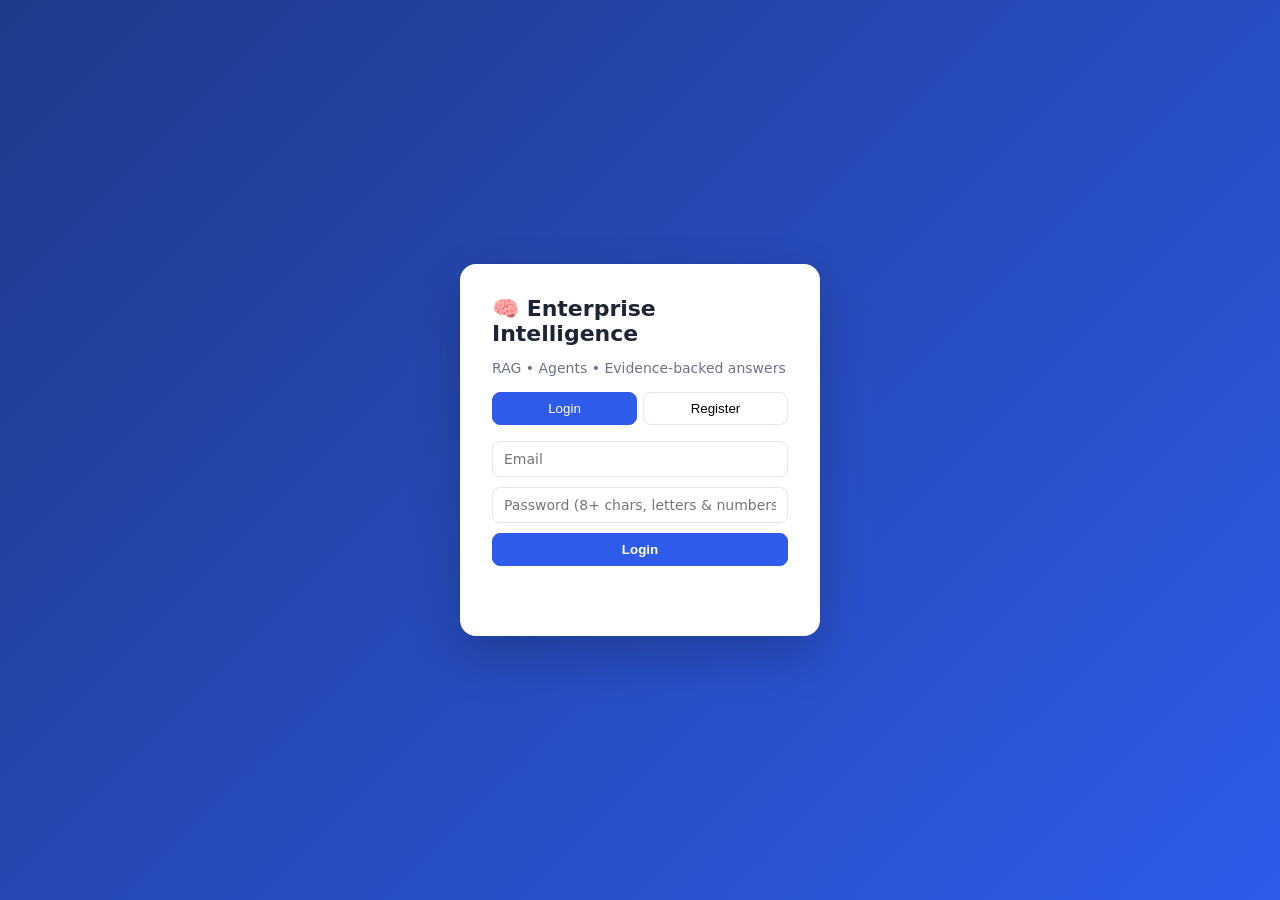
==== frontend/index.html @ 02ebf8f2 "Add the enterprise intelligence platform. Ship the Docker web app, API, and Render blueprint." ====
<!DOCTYPE html>
<html lang="en">
<head>
  <meta charset="UTF-8" />
  <meta name="viewport" content="width=device-width, initial-scale=1.0" />
  <meta name="referrer" content="no-referrer" />
  <title>Enterprise Intelligence Platform</title>
  <link rel="stylesheet" href="css/style.css?v=4" />
</head>
<body>
  <section id="authView" class="auth hidden">
    <div class="auth-card">
      <h1>🧠 Enterprise Intelligence</h1>
      <p class="muted">RAG • Agents • Evidence-backed answers</p>
      <div class="tabs">
        <button class="tab active" data-auth="login" type="button">Login</button>
        <button class="tab" data-auth="register" type="button" id="registerTab">Register</button>
      </div>
      <form id="authForm" autocomplete="on">
        <input id="authName" placeholder="Full name" class="hidden" autocomplete="name" maxlength="80" />
        <input id="authEmail" type="email" placeholder="Email" required autocomplete="username" maxlength="254" />
        <input id="authPassword" type="password" placeholder="Password (8+ chars, letters & numbers)" required minlength="8" maxlength="128" autocomplete="current-password" />
        <input id="authInvite" placeholder="Invite code" class="hidden" autocomplete="off" maxlength="200" />
        <button type="submit" class="btn primary" id="authSubmit">Login</button>
        <p id="authError" class="error" aria-live="polite"></p>
      </form>
    </div>
  </section>

  <section id="appView" class="app hidden">
    <aside class="sidebar">
      <div class="brand">🧠 EIP</div>
      <nav>
        <a href="#dashboard" data-view="dashboard">📊 Dashboard</a>
        <a href="#documents" data-view="documents">📁 Documents</a>
        <a href="#chat" data-view="chat">💬 AI Chat</a>
        <a href="#agent" data-view="agent">🤖 Agent Runs</a>
        <a href="#logs" data-view="logs">📜 Logs</a>
      </nav>
      <div class="user-box">
        <div id="userEmail" class="muted small"></div>
        <button id="logoutBtn" class="btn ghost small" type="button">Logout</button>
        <button id="logoutAllBtn" class="btn ghost small" type="button" title="Sign out on all devices">Logout everywhere</button>
      </div>
    </aside>

    <main class="content">
      <div id="view-dashboard" class="view">
        <h2>Dashboard</h2>
        <div class="cards" id="statCards"></div>
        <div class="grid2">
          <div class="panel"><h3>Tokens per day</h3><div id="tokenChart" class="bars"></div></div>
          <div class="panel"><h3>Usage by model</h3><div class="scroll-x"><table id="modelTable"></table></div></div>
        </div>
      </div>

      <div id="view-documents" class="view hidden">
        <h2>Documents</h2>
        <div class="panel">
          <div id="dropZone" class="drop">
            <p><b>Drop files here</b> or click to choose — PDF, TXT, MD, CSV</p>
            <input type="file" id="fileInput" multiple accept=".pdf,.txt,.md,.markdown,.csv" hidden />
          </div>
          <div id="uploadResult" class="small"></div>
        </div>
        <div class="panel">
          <div class="row-between"><h3>Your documents</h3><button class="btn ghost small" id="refreshDocs" type="button">↻ Refresh</button></div>
          <div class="scroll-x"><table id="docTable"></table></div>
        </div>
      </div>

      <div id="view-chat" class="view hidden">
        <div class="chat-layout" id="chatLayout">
          <div class="conv-list panel">
            <button class="btn primary small full" id="newConv" type="button">+ New chat</button>
            <ul id="convList"></ul>
          </div>
          <div class="chat-main panel">
            <div class="chat-toolbar">
              <label>Mode
                <select id="chatMode">
                  <option value="rag">RAG Q&amp;A (grounded)</option>
                  <option value="agent">Agent (multi-step tools)</option>
                </select>
              </label>
              <label>Model
                <select id="modelSelect"><option value="">Auto (primary + fallback)</option></select>
              </label>
              <label>Scope
                <select id="docFilter"><option value="">All documents</option></select>
              </label>
              <button type="button" class="btn ghost small toggle-insp" id="toggleInspector" title="Show / hide inspector">🔍 Inspector</button>
            </div>
            <div id="messages" class="messages"></div>
            <form id="chatForm" class="chat-input">
              <textarea id="chatInput" rows="2" maxlength="4000" placeholder="Ask about your documents… (Enter = send, Shift+Enter = new line)"></textarea>
              <button class="btn primary" id="sendBtn">Send</button>
            </form>
          </div>
          <div class="inspector panel" id="inspectorPanel">
            <div class="row-between"><h3>Inspector</h3><button type="button" class="btn ghost small" id="closeInspector">✕</button></div>
            <div id="inspector" class="small muted">Click "details" on an answer to see sources, verification, tokens and agent steps.</div>
          </div>
        </div>
      </div>

      <div id="view-agent" class="view hidden">
        <h2>Agent execution history</h2>
        <div id="agentRuns"></div>
      </div>

      <div id="view-logs" class="view hidden">
        <h2>Activity &amp; LLM logs</h2>
        <div class="grid2">
          <div class="panel"><h3>LLM calls</h3><div class="scroll"><table id="llmLogTable" class="log-table"></table></div></div>
          <div class="panel"><h3>Activity</h3><div class="scroll"><table id="activityTable" class="log-table"></table></div></div>
        </div>
      </div>
    </main>
  </section>

  <div id="toast" class="toast hidden" role="status"></div>
  <script src="js/api.js?v=4"></script>
  <script src="js/markdown.js?v=4"></script>
  <script src="js/app.js?v=4"></script>
</body>
</html>
---- frontend/css/style.css ----
:root { --bg:#f5f7fb; --panel:#fff; --text:#1d2433; --muted:#6b7385; --primary:#2f5bea; --border:#e3e7ef;
  --ok:#16a34a; --warn:#d97706; --err:#dc2626; --radius:10px; }
* { box-sizing:border-box; }
body { margin:0; font-family:"Segoe UI", system-ui, -apple-system, sans-serif; background:var(--bg); color:var(--text); font-size:14px; }
.hidden { display:none !important; }
.muted { color:var(--muted); } .small { font-size:12px; } .error { color:var(--err); } .nowrap { white-space:nowrap; }
h2 { margin:0 0 16px; } h3 { margin:0 0 10px; font-size:15px; } h4 { margin:14px 0 6px; font-size:13px; }
code { background:#eef1f7; border-radius:4px; padding:1px 5px; font-size:12px; font-family:Consolas, monospace; }
code.block { display:block; padding:6px 8px; margin:4px 0; white-space:pre-wrap; word-break:break-word; }
pre { background:#f0f2f7; border-radius:6px; padding:8px; font-size:12px; white-space:pre-wrap; word-break:break-word; margin:6px 0; max-height:220px; overflow:auto; }
.btn { border:1px solid var(--border); background:#fff; padding:8px 14px; border-radius:8px; cursor:pointer; font-weight:600; }
.btn.primary { background:var(--primary); color:#fff; border-color:var(--primary); }
.btn.ghost { background:transparent; } .btn.danger { color:var(--err); border-color:#f3c2c2; }
.btn.warn { color:var(--warn); border-color:#f5d9a8; }
.btn.small { padding:4px 9px; font-size:12px; } .btn.full { width:100%; }
.btn:disabled { opacity:.6; cursor:wait; }
input, select, textarea { font:inherit; padding:9px 11px; border:1px solid var(--border); border-radius:8px; background:#fff; width:100%; }
table { width:100%; border-collapse:collapse; } th, td { text-align:left; padding:7px 8px; border-bottom:1px solid var(--border); vertical-align:top; }
th { font-size:12px; color:var(--muted); font-weight:600; }
.row-err td { background:#fff3f3; } .row-warn td { background:#fffaf0; }
.err-cell { max-width:320px; overflow:hidden; text-overflow:ellipsis; white-space:nowrap; }
.pill { display:inline-block; padding:2px 8px; border-radius:999px; font-size:11px; background:#eef1f8; font-weight:600; white-space:nowrap; }
.pill.model { background:#efe9ff; color:#5b3cc4; }
.st-ready, .st-answered, .st-completed, .st-ok, .st-queued, .st-done { background:#e7f7ec; color:var(--ok); }
.st-processing, .st-insufficient, .st-step_limit, .st-duplicate { background:#fff5e6; color:var(--warn); }
.st-failed, .st-error, .st-rejected, .st-timeout, .st-conflicting, .st-invalid_args { background:#fdecec; color:var(--err); }
.pr-high { background:#fdecec; color:var(--err); } .pr-medium { background:#fff5e6; color:var(--warn); } .pr-low { background:#e7f7ec; color:var(--ok); }

.auth { min-height:100vh; display:flex; align-items:center; justify-content:center; background:linear-gradient(135deg,#1e3a8a,#2f5bea); }
.auth-card { background:#fff; padding:32px; border-radius:16px; width:360px; box-shadow:0 20px 50px rgba(0,0,0,.2); }
.auth-card h1 { margin:0; font-size:22px; } .auth-card form { display:flex; flex-direction:column; gap:10px; }
.tabs { display:flex; gap:6px; margin:16px 0; } .tab { flex:1; padding:8px; border:1px solid var(--border); background:#fff; border-radius:8px; cursor:pointer; }
.tab.active { background:var(--primary); color:#fff; border-color:var(--primary); }

.app { display:flex; min-height:100vh; }
.sidebar { width:200px; flex-shrink:0; background:#121a2e; color:#cdd3e1; display:flex; flex-direction:column; padding:18px 12px; position:sticky; top:0; height:100vh; }
.brand { font-size:20px; font-weight:700; color:#fff; margin-bottom:20px; padding-left:8px; }
nav { display:flex; flex-direction:column; gap:4px; flex:1; }
nav a { color:#cdd3e1; text-decoration:none; padding:9px 10px; border-radius:8px; }
nav a.active, nav a:hover { background:#24304f; color:#fff; }
.user-box { border-top:1px solid #24304f; padding-top:10px; display:flex; flex-direction:column; gap:6px; word-break:break-all; }
.user-box .btn { color:#cdd3e1; border-color:#34405f; }
.content { flex:1; padding:20px; min-width:0; }
.panel { background:var(--panel); border:1px solid var(--border); border-radius:var(--radius); padding:16px; margin-bottom:16px; }
.grid2 { display:grid; grid-template-columns:1fr 1fr; gap:16px; } .grid2 > .panel { min-width:0; }
.row-between { display:flex; justify-content:space-between; align-items:center; gap:10px; }
.cards { display:grid; grid-template-columns:repeat(auto-fill,minmax(160px,1fr)); gap:12px; margin-bottom:16px; }
.card { background:#fff; border:1px solid var(--border); border-radius:var(--radius); padding:14px; }
.card .big { font-size:20px; font-weight:700; margin-top:4px; word-break:break-word; }
.bars .bar-row { display:grid; grid-template-columns:50px 1fr 80px; gap:8px; align-items:center; margin:4px 0; font-size:12px; }
.bar { height:14px; background:var(--primary); border-radius:4px; min-width:2px; width:0; }
.scroll { max-height:65vh; overflow:auto; } .scroll-x { overflow-x:auto; }
.drop { border:2px dashed #b9c3da; border-radius:var(--radius); padding:30px; text-align:center; cursor:pointer; background:#fafbff; }
.drop.over { border-color:var(--primary); background:#eef2ff; }

.chat-layout { display:grid; grid-template-columns:200px minmax(0,1fr) 300px; gap:14px; height:calc(100vh - 40px); }
.chat-layout.no-inspector { grid-template-columns:200px minmax(0,1fr); }
.chat-layout.no-inspector .inspector { display:none; }
.chat-layout .panel { margin:0; overflow:hidden; display:flex; flex-direction:column; min-height:0; }
.conv-list ul { list-style:none; padding:0; margin:10px 0 0; overflow:auto; }
.conv-list li { padding:8px; border-radius:8px; cursor:pointer; display:flex; justify-content:space-between; gap:4px; }
.conv-list li span { overflow:hidden; text-overflow:ellipsis; white-space:nowrap; }
.conv-list li button { border:0; background:none; color:var(--muted); cursor:pointer; }
.conv-list li.active, .conv-list li:hover { background:#eef1f8; }
.chat-toolbar { display:flex; gap:10px; margin-bottom:10px; align-items:flex-end; flex-wrap:wrap; }
.chat-toolbar label { flex:1 1 160px; font-size:12px; color:var(--muted); }
.chat-toolbar select { padding:7px 9px; margin-top:2px; }
.toggle-insp { flex:0 0 auto; height:34px; }
.messages { flex:1; overflow:auto; padding:6px 10px 6px 4px; display:flex; flex-direction:column; gap:16px; min-height:0; }
.msg { max-width:100%; min-width:0; } .msg.user { align-self:flex-end; max-width:75%; } .msg.assistant { align-self:stretch; }
.bubble { padding:12px 16px; border-radius:12px; line-height:1.6; overflow-wrap:break-word; word-break:normal; }
.msg.user .bubble { background:var(--primary); color:#fff; }
.msg.assistant .bubble { background:#fff; border:1px solid var(--border); box-shadow:0 1px 2px rgba(16,24,40,.04); }
.cite { display:inline-block; background:#e3e9ff; color:#2343b5; border-radius:4px; padding:0 5px; margin-left:2px; font-size:10.5px; font-weight:700; line-height:16px; vertical-align:1px; }
.spinner { display:inline-block; width:12px; height:12px; border:2px solid #c9d2e6; border-top-color:var(--primary); border-radius:50%; animation:spin 1s linear infinite; vertical-align:-1px; margin-right:6px; }
@keyframes spin { to { transform:rotate(360deg); } }

.md > :first-child { margin-top:0; } .md > :last-child { margin-bottom:0; }
.md p { margin:8px 0; }
.md h3, .md h4, .md h5 { margin:16px 0 6px; line-height:1.3; color:#111a33; }
.md h3 { font-size:16.5px; } .md h4 { font-size:15px; padding-bottom:4px; border-bottom:1px solid var(--border); } .md h5 { font-size:14px; }
.md ul, .md ol { margin:6px 0; padding-left:22px; } .md li { margin:4px 0; } .md li > ul { margin:2px 0; }
.md li::marker { color:#8a93a8; }
.md hr { border:0; border-top:1px solid var(--border); margin:14px 0; }
.md blockquote { margin:8px 0; padding:6px 12px; border-left:3px solid #c9d5ff; background:#f3f6ff; border-radius:0 6px 6px 0; }
.md .tbl { overflow-x:auto; margin:12px 0; border:1px solid var(--border); border-radius:8px; }
.md table { border-collapse:collapse; width:100%; font-size:13px; line-height:1.5; }
.md th, .md td { border-bottom:1px solid var(--border); padding:8px 12px; vertical-align:top; text-align:left; word-break:normal; overflow-wrap:break-word; hyphens:none; }
.md th + th, .md td + td { border-left:1px solid var(--border); }
.md tr:last-child td { border-bottom:0; }
.md thead th { background:#f1f4fa; color:#2b3447; font-size:12.5px; font-weight:700; white-space:nowrap; }
.md tbody tr:nth-child(even) td { background:#fafbfe; }
.md td:first-child { font-weight:600; color:#1f2a44; min-width:130px; width:20%; }
.md table.cols-2 td:first-child { width:30%; }
.md table.cols-n td { min-width:120px; }
.md .cell-list { margin:4px 0 0; padding-left:16px; } .md .cell-list li { margin:2px 0; }

.msg-meta { margin-top:6px; display:flex; gap:6px; align-items:center; flex-wrap:wrap; }
.sources { display:flex; flex-wrap:wrap; gap:6px; margin-top:6px; }
.src { font-size:11px; background:#fff; border:1px solid var(--border); padding:3px 8px; border-radius:6px; max-width:100%; overflow:hidden; text-overflow:ellipsis; white-space:nowrap; }
.src.sus { border-color:#f3c2c2; background:#fff7f7; }
.report { margin-top:10px; border:1px solid #c9d5ff; background:#f7f9ff; border-radius:10px; padding:14px 16px; line-height:1.55; }
.report h4 { margin:0 0 6px; font-size:15px; }
.report .sec { font-weight:700; font-size:11.5px; text-transform:uppercase; letter-spacing:.05em; color:#2343b5; margin:14px 0 4px; }
.report p { margin:4px 0; } .report ol, .report ul { margin:4px 0; padding-left:20px; } .report li { margin:6px 0; }
.report .evidence { font-size:12px; color:var(--muted); margin-top:2px; }
.report ul.recs { list-style:none; padding-left:0; }
.chat-input { display:flex; gap:8px; margin-top:10px; } .chat-input textarea { resize:none; }

.inspector #inspector { overflow:auto; padding-right:4px; }
.kv { display:grid; grid-template-columns:auto 1fr; gap:3px 10px; margin-bottom:6px; } .kv span { color:var(--muted); }
details.step, details.srcbox { border:1px solid var(--border); border-radius:8px; padding:6px 8px; margin-bottom:6px; background:#fafbff; overflow-wrap:anywhere; }
details > summary { cursor:pointer; list-style:none; display:flex; gap:6px; align-items:center; flex-wrap:wrap; }
details > summary::-webkit-details-marker { display:none; }
details > summary::before { content:"▸"; color:var(--muted); } details[open] > summary::before { content:"▾"; }
.preview { margin:6px 0 2px; color:#2b3447; }
table.usage td, table.usage th { padding:4px 6px; font-size:11.5px; }
ol.steps li { margin:4px 0; }
.toast { position:fixed; bottom:20px; right:20px; background:#1d2433; color:#fff; padding:10px 16px; border-radius:8px; z-index:10; max-width:420px; }
.toast.err { background:var(--err); }
@media (max-width:1200px) { .chat-layout { grid-template-columns:180px minmax(0,1fr); } .inspector { grid-column:1 / -1; max-height:380px; } }
@media (max-width:900px) { .chat-layout, .chat-layout.no-inspector { grid-template-columns:1fr; height:auto; } .grid2 { grid-template-columns:1fr; } .messages { max-height:70vh; } }
@media (max-width:700px) { .sidebar { display:none; } }
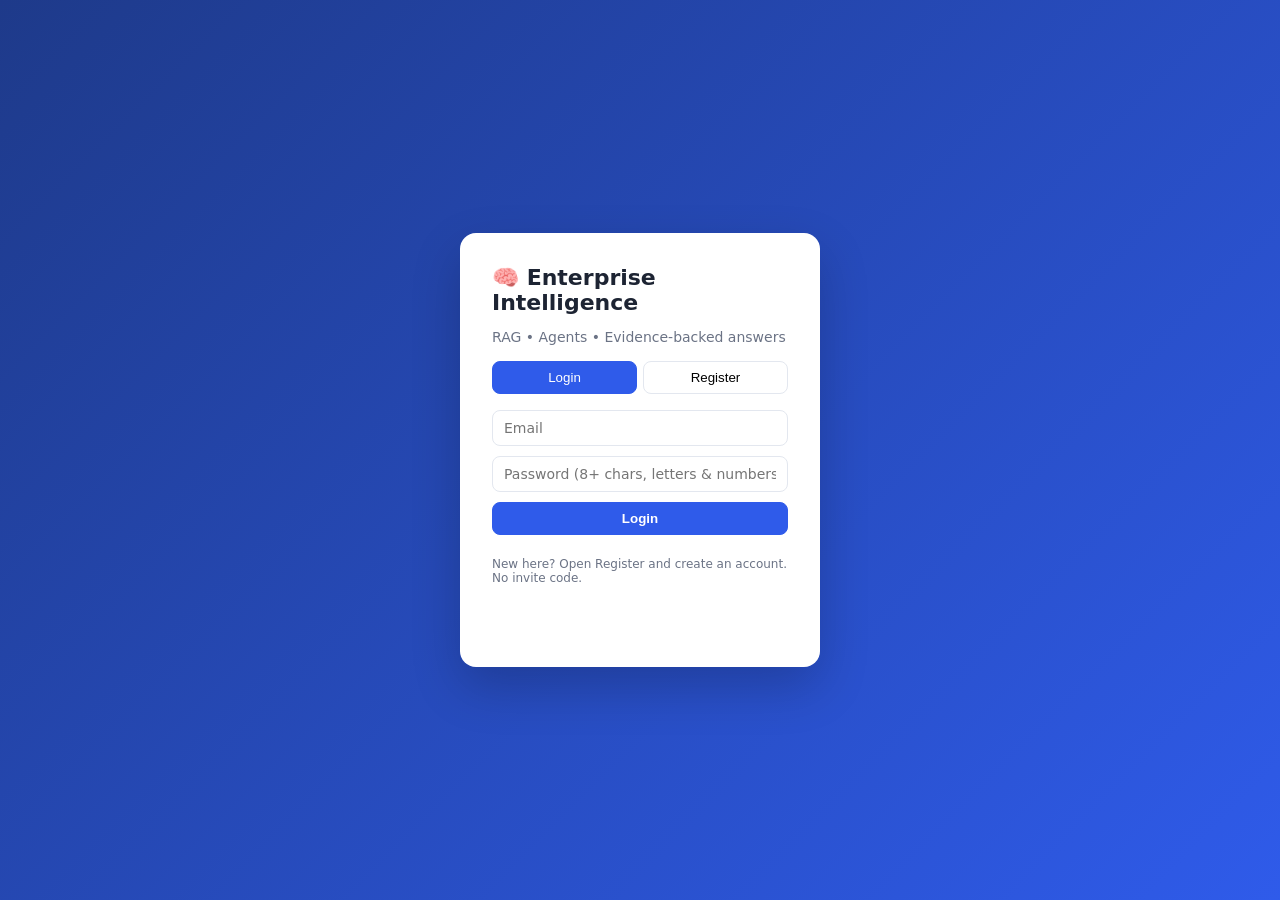
==== commit f657fae8: "Let anyone register and let an admin create accounts." ====
--- a/frontend/index.html
+++ b/frontend/index.html
@@ -5,7 +5,7 @@
   <meta name="viewport" content="width=device-width, initial-scale=1.0" />
   <meta name="referrer" content="no-referrer" />
   <title>Enterprise Intelligence Platform</title>
-  <link rel="stylesheet" href="css/style.css?v=4" />
+  <link rel="stylesheet" href="css/style.css?v=5" />
 </head>
 <body>
   <section id="authView" class="auth hidden">
@@ -20,8 +20,8 @@
         <input id="authName" placeholder="Full name" class="hidden" autocomplete="name" maxlength="80" />
         <input id="authEmail" type="email" placeholder="Email" required autocomplete="username" maxlength="254" />
         <input id="authPassword" type="password" placeholder="Password (8+ chars, letters & numbers)" required minlength="8" maxlength="128" autocomplete="current-password" />
-        <input id="authInvite" placeholder="Invite code" class="hidden" autocomplete="off" maxlength="200" />
         <button type="submit" class="btn primary" id="authSubmit">Login</button>
+        <p id="authHint" class="muted small">New here? Open Register and create an account. No invite code.</p>
         <p id="authError" class="error" aria-live="polite"></p>
       </form>
     </div>
@@ -36,6 +36,7 @@
         <a href="#chat" data-view="chat">💬 AI Chat</a>
         <a href="#agent" data-view="agent">🤖 Agent Runs</a>
         <a href="#logs" data-view="logs">📜 Logs</a>
+        <a href="#admin" data-view="admin" id="adminNav" class="hidden">👤 Invite users</a>
       </nav>
       <div class="user-box">
         <div id="userEmail" class="muted small"></div>
@@ -109,6 +110,24 @@
         <div id="agentRuns"></div>
       </div>
 
+      <div id="view-admin" class="view hidden">
+        <h2>Invite a user</h2>
+        <div class="panel">
+          <p class="muted">Create an account for someone. They sign in with the email and password you choose.</p>
+          <form id="inviteForm" class="invite-form">
+            <input id="inviteName" placeholder="Full name" maxlength="80" autocomplete="off" />
+            <input id="inviteEmail" type="email" placeholder="Email" required maxlength="254" autocomplete="off" />
+            <input id="invitePassword" type="text" placeholder="Password (8+ chars, letters and numbers)" required minlength="8" maxlength="128" autocomplete="off" />
+            <button class="btn primary" type="submit">Create account</button>
+          </form>
+          <p id="inviteResult" class="small"></p>
+        </div>
+        <div class="panel">
+          <div class="row-between"><h3>Accounts</h3><button class="btn ghost small" id="refreshUsers" type="button">↻ Refresh</button></div>
+          <div class="scroll-x"><table id="userTable"></table></div>
+        </div>
+      </div>
+
       <div id="view-logs" class="view hidden">
         <h2>Activity &amp; LLM logs</h2>
         <div class="grid2">
@@ -120,8 +139,8 @@
   </section>
 
   <div id="toast" class="toast hidden" role="status"></div>
-  <script src="js/api.js?v=4"></script>
-  <script src="js/markdown.js?v=4"></script>
-  <script src="js/app.js?v=4"></script>
+  <script src="js/api.js?v=5"></script>
+  <script src="js/markdown.js?v=5"></script>
+  <script src="js/app.js?v=5"></script>
 </body>
 </html>
--- a/frontend/css/style.css
+++ b/frontend/css/style.css
@@ -29,6 +29,7 @@
 .auth { min-height:100vh; display:flex; align-items:center; justify-content:center; background:linear-gradient(135deg,#1e3a8a,#2f5bea); }
 .auth-card { background:#fff; padding:32px; border-radius:16px; width:360px; box-shadow:0 20px 50px rgba(0,0,0,.2); }
 .auth-card h1 { margin:0; font-size:22px; } .auth-card form { display:flex; flex-direction:column; gap:10px; }
+.invite-form { display:grid; gap:10px; max-width:420px; }
 .tabs { display:flex; gap:6px; margin:16px 0; } .tab { flex:1; padding:8px; border:1px solid var(--border); background:#fff; border-radius:8px; cursor:pointer; }
 .tab.active { background:var(--primary); color:#fff; border-color:var(--primary); }
 
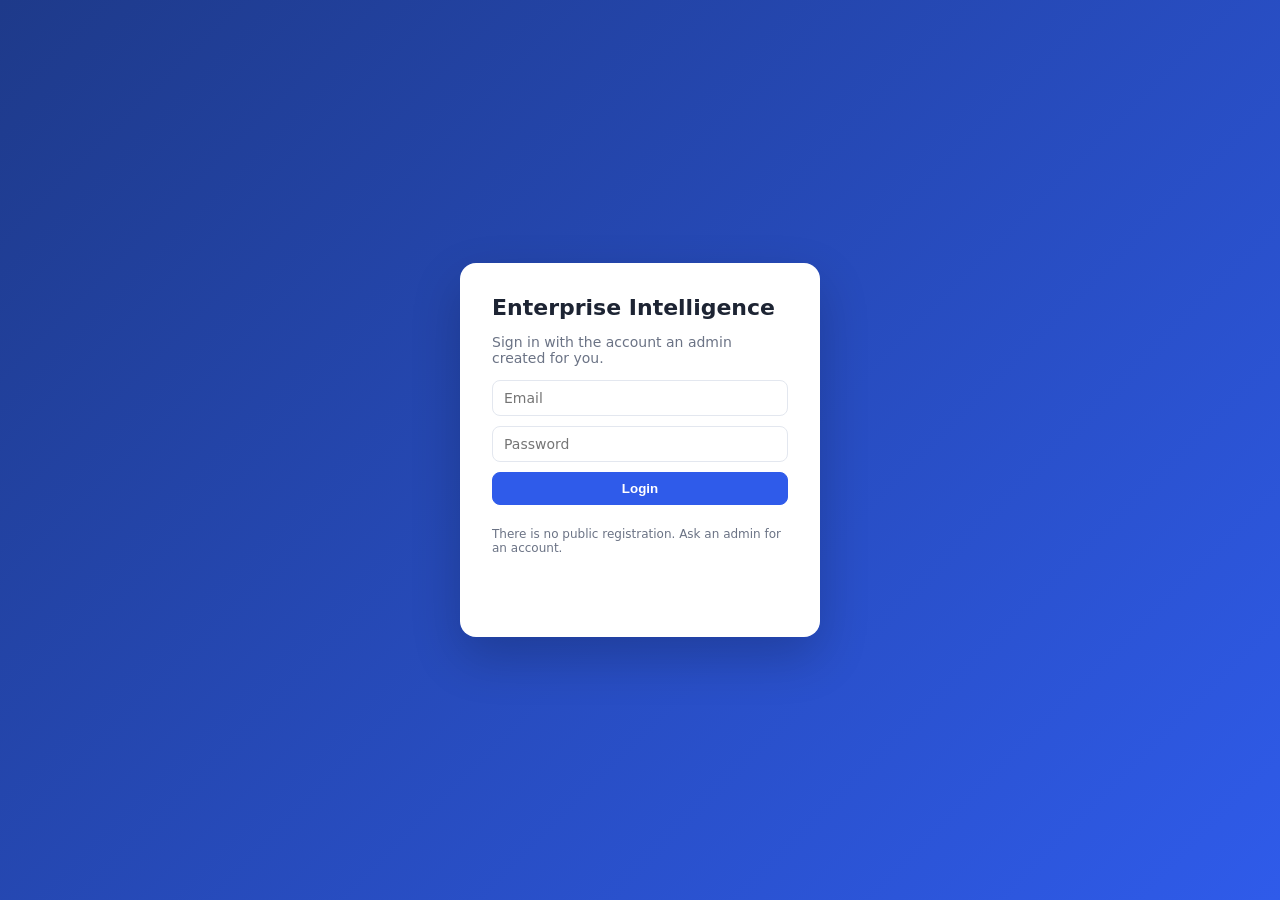
==== commit b9a1cbbd: "Close public registration and keep accounts in the hosted database. Admins create each login and see" ====
--- a/frontend/index.html
+++ b/frontend/index.html
@@ -5,23 +5,18 @@
   <meta name="viewport" content="width=device-width, initial-scale=1.0" />
   <meta name="referrer" content="no-referrer" />
   <title>Enterprise Intelligence Platform</title>
-  <link rel="stylesheet" href="css/style.css?v=5" />
+  <link rel="stylesheet" href="css/style.css?v=6" />
 </head>
 <body>
   <section id="authView" class="auth hidden">
     <div class="auth-card">
-      <h1>🧠 Enterprise Intelligence</h1>
-      <p class="muted">RAG • Agents • Evidence-backed answers</p>
-      <div class="tabs">
-        <button class="tab active" data-auth="login" type="button">Login</button>
-        <button class="tab" data-auth="register" type="button" id="registerTab">Register</button>
-      </div>
+      <h1>Enterprise Intelligence</h1>
+      <p class="muted">Sign in with the account an admin created for you.</p>
       <form id="authForm" autocomplete="on">
-        <input id="authName" placeholder="Full name" class="hidden" autocomplete="name" maxlength="80" />
         <input id="authEmail" type="email" placeholder="Email" required autocomplete="username" maxlength="254" />
-        <input id="authPassword" type="password" placeholder="Password (8+ chars, letters & numbers)" required minlength="8" maxlength="128" autocomplete="current-password" />
+        <input id="authPassword" type="password" placeholder="Password" required minlength="8" maxlength="128" autocomplete="current-password" />
         <button type="submit" class="btn primary" id="authSubmit">Login</button>
-        <p id="authHint" class="muted small">New here? Open Register and create an account. No invite code.</p>
+        <p id="authHint" class="muted small">There is no public registration. Ask an admin for an account.</p>
         <p id="authError" class="error" aria-live="polite"></p>
       </form>
     </div>
@@ -36,7 +31,7 @@
         <a href="#chat" data-view="chat">💬 AI Chat</a>
         <a href="#agent" data-view="agent">🤖 Agent Runs</a>
         <a href="#logs" data-view="logs">📜 Logs</a>
-        <a href="#admin" data-view="admin" id="adminNav" class="hidden">👤 Invite users</a>
+        <a href="#admin" data-view="admin" id="adminNav" class="hidden">Who has access</a>
       </nav>
       <div class="user-box">
         <div id="userEmail" class="muted small"></div>
@@ -111,19 +106,18 @@
       </div>
 
       <div id="view-admin" class="view hidden">
-        <h2>Invite a user</h2>
+        <h2>Who has access</h2>
         <div class="panel">
-          <p class="muted">Create an account for someone. They sign in with the email and password you choose.</p>
+          <p class="muted">Create an account. A password is generated once and shown here. Share it with that person.</p>
           <form id="inviteForm" class="invite-form">
             <input id="inviteName" placeholder="Full name" maxlength="80" autocomplete="off" />
             <input id="inviteEmail" type="email" placeholder="Email" required maxlength="254" autocomplete="off" />
-            <input id="invitePassword" type="text" placeholder="Password (8+ chars, letters and numbers)" required minlength="8" maxlength="128" autocomplete="off" />
             <button class="btn primary" type="submit">Create account</button>
           </form>
           <p id="inviteResult" class="small"></p>
         </div>
         <div class="panel">
-          <div class="row-between"><h3>Accounts</h3><button class="btn ghost small" id="refreshUsers" type="button">↻ Refresh</button></div>
+          <div class="row-between"><h3>Accounts</h3><button class="btn ghost small" id="refreshUsers" type="button">Refresh</button></div>
           <div class="scroll-x"><table id="userTable"></table></div>
         </div>
       </div>
@@ -139,8 +133,8 @@
   </section>
 
   <div id="toast" class="toast hidden" role="status"></div>
-  <script src="js/api.js?v=5"></script>
-  <script src="js/markdown.js?v=5"></script>
-  <script src="js/app.js?v=5"></script>
+  <script src="js/api.js?v=6"></script>
+  <script src="js/markdown.js?v=6"></script>
+  <script src="js/app.js?v=6"></script>
 </body>
 </html>
